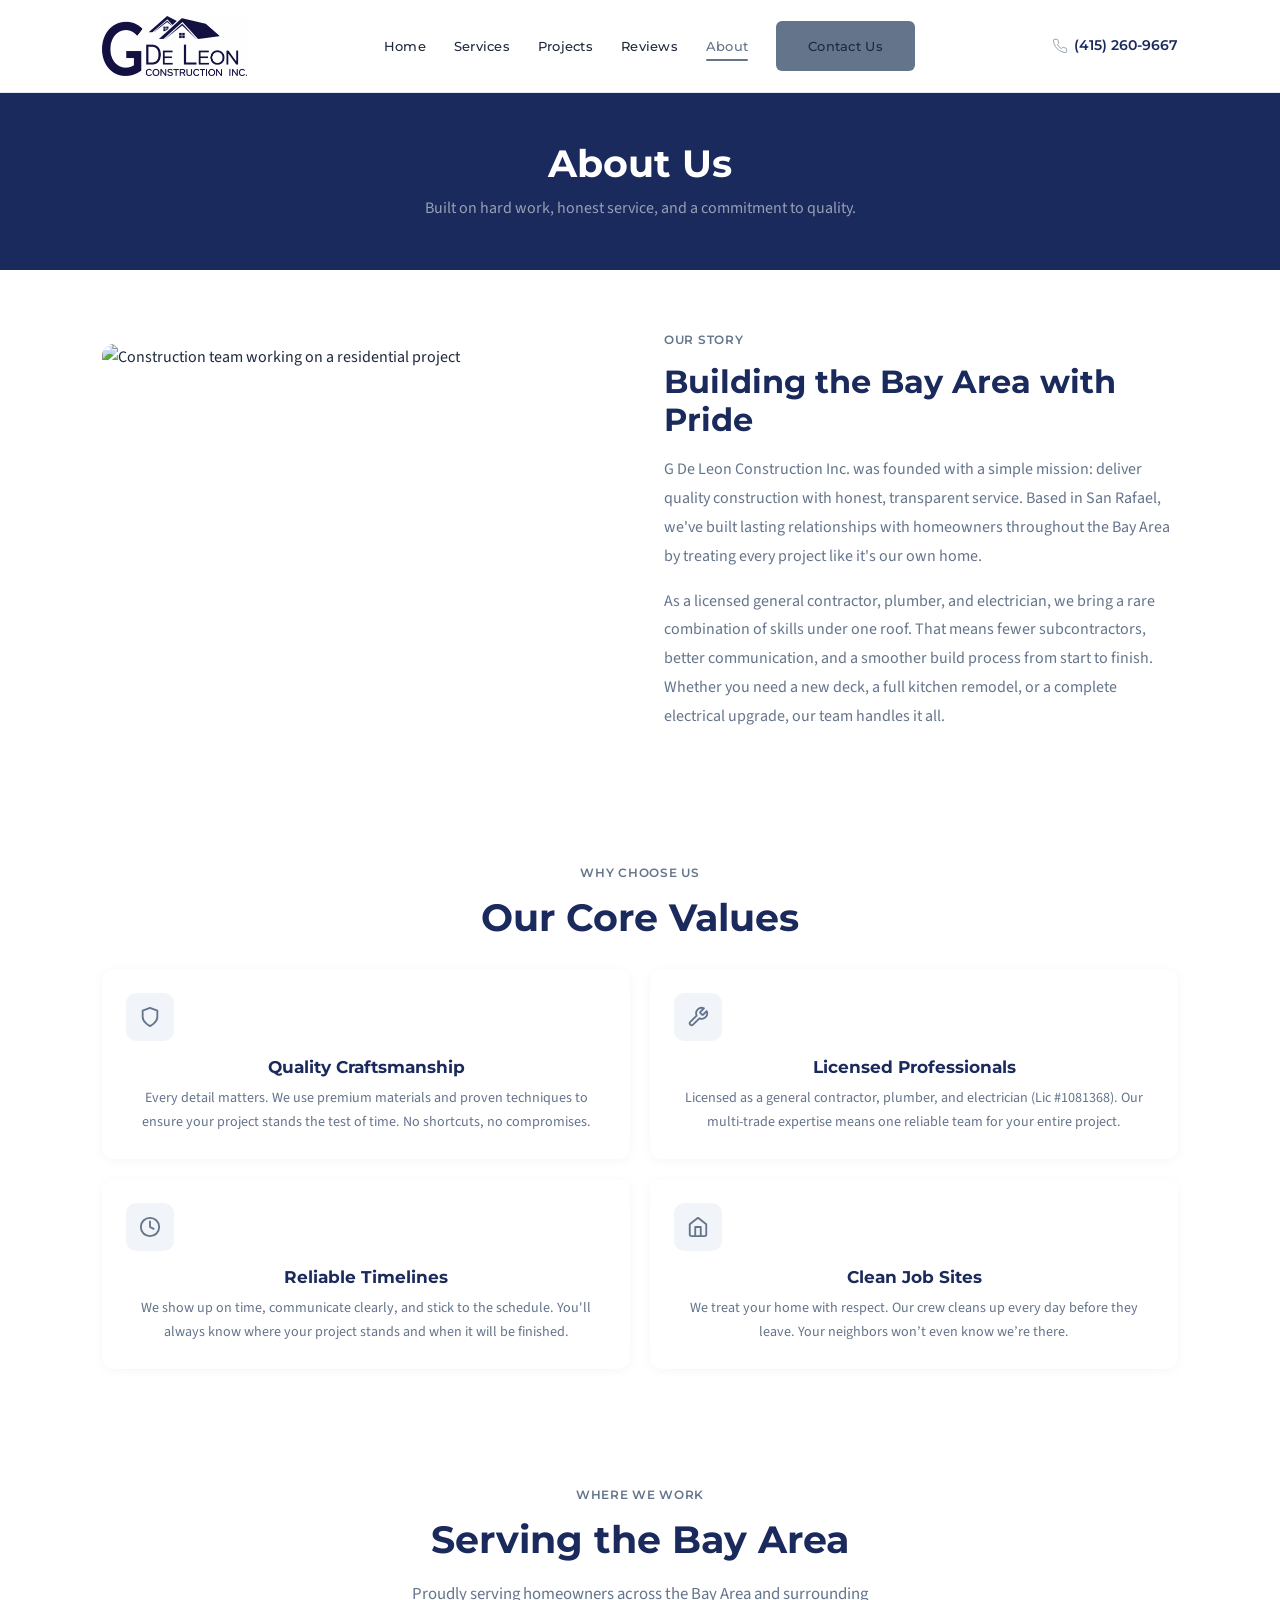
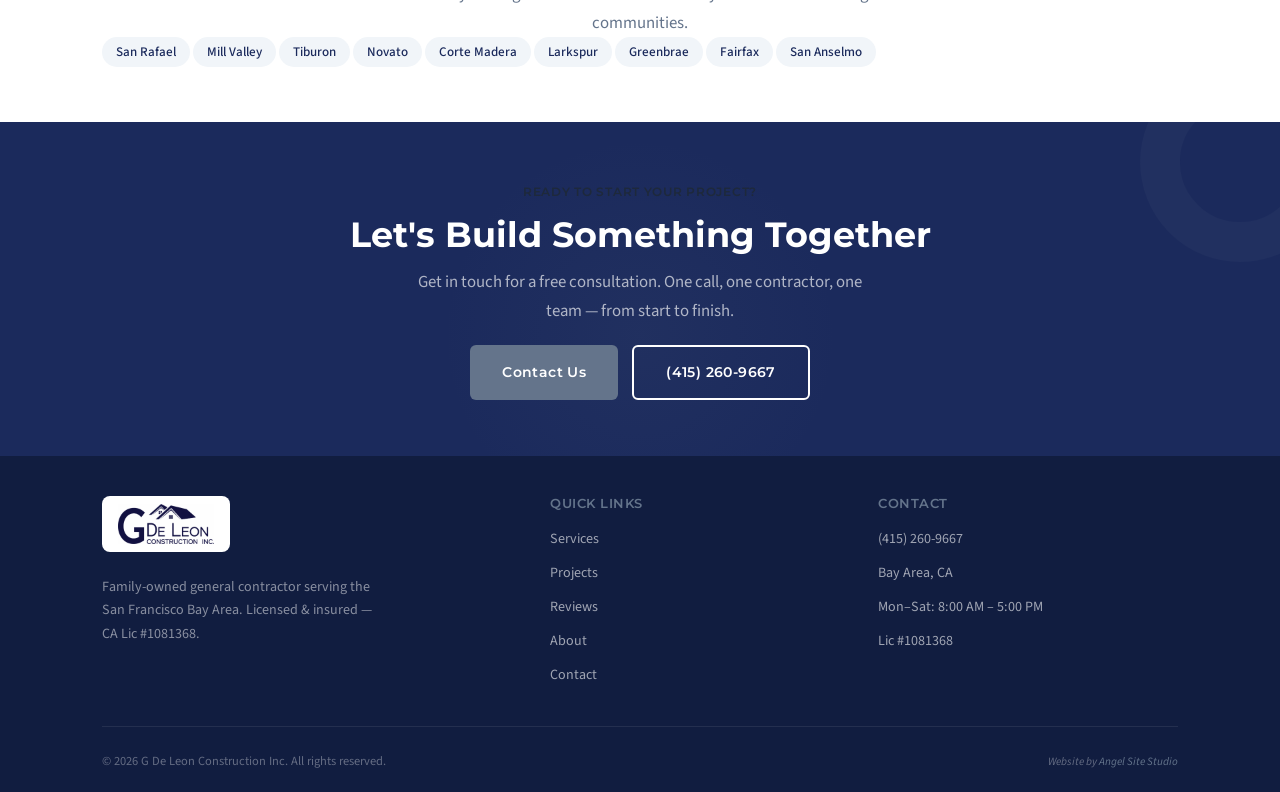
==== about.html @ 247d66f2 "Initial site build — G De Leon Construction Inc. Family-owned general contractor website for Bay Are" ====
<!DOCTYPE html>
<html lang="en">
<head>
  <meta charset="UTF-8" />
  <meta name="viewport" content="width=device-width, initial-scale=1.0" />
  <title>About Us | G De Leon Construction Inc. — Bay Area, CA</title>
  <meta name="description" content="Learn about G De Leon Construction Inc. — a licensed general contractor, plumber & electrician proudly serving Bay Area homeowners from Bay Area, CA." />
  <link rel="icon" type="image/svg+xml" href="images/favicon.svg">
  <link rel="stylesheet" href="css/styles.css" />
</head>
<body>

  <!-- Header -->
  <header class="site-header">
    <div class="container">
      <div class="header-inner">
        <a href="index.html" class="logo">
          <img src="images/logo.png" alt="G De Leon Construction" />
        </a>
        <nav class="main-nav" aria-label="Main">
          <a href="index.html">Home</a>
          <a href="services.html">Services</a>
          <a href="projects.html">Projects</a>
          <a href="reviews.html">Reviews</a>
          <a href="about.html" class="active">About</a>
          <a href="contact.html" class="btn btn-amber">Contact Us</a>
        </nav>
        <a href="tel:4152609667" class="header-phone">
          <svg viewBox="0 0 24 24" fill="none" stroke="currentColor"><path d="M22 16.92v3a2 2 0 01-2.18 2 19.79 19.79 0 01-8.63-3.07 19.5 19.5 0 01-6-6 19.79 19.79 0 01-3.07-8.67A2 2 0 014.11 2h3a2 2 0 012 1.72 12.84 12.84 0 00.7 2.81 2 2 0 01-.45 2.11L8.09 9.91a16 16 0 006 6l1.27-1.27a2 2 0 012.11-.45 12.84 12.84 0 002.81.7A2 2 0 0122 16.92z"/></svg>
          (415) 260-9667
        </a>
        <button class="nav-toggle" aria-label="Menu">
          <span></span><span></span><span></span>
        </button>
      </div>
    </div>
  </header>

  <!-- Page Hero -->
  <section class="page-hero">
    <div class="container">
      <h1>About Us</h1>
      <p>Built on hard work, honest service, and a commitment to quality.</p>
    </div>
  </section>

  <!-- Company Story -->
  <section class="about-split section">
    <div class="container">
      <div class="split-grid">
        <div class="split-image">
          <img src="https://images.unsplash.com/photo-1541888946425-d81bb19240f5?w=800&q=85" alt="Construction team working on a residential project" loading="lazy" />
        </div>
        <div class="split-content">
          <span class="label">Our Story</span>
          <h2>Building the Bay Area with Pride</h2>
          <p>G De Leon Construction Inc. was founded with a simple mission: deliver quality construction with honest, transparent service. Based in San Rafael, we've built lasting relationships with homeowners throughout the Bay Area by treating every project like it's our own home.</p>
          <p>As a licensed general contractor, plumber, and electrician, we bring a rare combination of skills under one roof. That means fewer subcontractors, better communication, and a smoother build process from start to finish. Whether you need a new deck, a full kitchen remodel, or a complete electrical upgrade, our team handles it all.</p>
        </div>
      </div>
    </div>
  </section>

  <!-- Values Grid -->
  <section class="values-section section">
    <div class="container">
      <div class="text-center">
        <span class="label">Why Choose Us</span>
        <h2 class="section-heading">Our Core Values</h2>
      </div>
      <div class="values-grid">
        <div class="value-card">
          <div class="service-icon">
            <svg viewBox="0 0 24 24"><path d="M12 22s8-4 8-10V5l-8-3-8 3v7c0 6 8 10 8 10z"/></svg>
          </div>
          <h3>Quality Craftsmanship</h3>
          <p>Every detail matters. We use premium materials and proven techniques to ensure your project stands the test of time. No shortcuts, no compromises.</p>
        </div>
        <div class="value-card">
          <div class="service-icon">
            <svg viewBox="0 0 24 24"><path d="M14.7 6.3a1 1 0 000 1.4l1.6 1.6a1 1 0 001.4 0l3.77-3.77a6 6 0 01-7.94 7.94l-6.91 6.91a2.12 2.12 0 01-3-3l6.91-6.91a6 6 0 017.94-7.94l-3.76 3.76z"/></svg>
          </div>
          <h3>Licensed Professionals</h3>
          <p>Licensed as a general contractor, plumber, and electrician (Lic #1081368). Our multi-trade expertise means one reliable team for your entire project.</p>
        </div>
        <div class="value-card">
          <div class="service-icon">
            <svg viewBox="0 0 24 24"><circle cx="12" cy="12" r="10"/><path d="M12 6v6l4 2"/></svg>
          </div>
          <h3>Reliable Timelines</h3>
          <p>We show up on time, communicate clearly, and stick to the schedule. You'll always know where your project stands and when it will be finished.</p>
        </div>
        <div class="value-card">
          <div class="service-icon">
            <svg viewBox="0 0 24 24"><path d="M3 9l9-7 9 7v11a2 2 0 01-2 2H5a2 2 0 01-2-2z"/><polyline points="9 22 9 12 15 12 15 22"/></svg>
          </div>
          <h3>Clean Job Sites</h3>
          <p>We treat your home with respect. Our crew cleans up every day before they leave. Your neighbors won&rsquo;t even know we&rsquo;re there.</p>
        </div>
      </div>
    </div>
  </section>

  <!-- Service Area -->
  <section class="service-area section">
    <div class="container">
      <div class="text-center">
        <span class="label">Where We Work</span>
        <h2 class="section-heading">Serving the Bay Area</h2>
        <p class="section-sub" style="margin: 0 auto;">Proudly serving homeowners across the Bay Area and surrounding communities.</p>
      </div>
      <div class="area-tags">
        <span class="area-tag">San Rafael</span>
        <span class="area-tag">Mill Valley</span>
        <span class="area-tag">Tiburon</span>
        <span class="area-tag">Novato</span>
        <span class="area-tag">Corte Madera</span>
        <span class="area-tag">Larkspur</span>
        <span class="area-tag">Greenbrae</span>
        <span class="area-tag">Fairfax</span>
        <span class="area-tag">San Anselmo</span>
      </div>
    </div>
  </section>

  <!-- CTA -->
  <section class="cta-section section">
    <div class="container">
      <div class="cta-inner">
        <span class="label" style="color: var(--amber);">Ready to Start Your Project?</span>
        <h2>Let's Build Something Together</h2>
        <p>Get in touch for a free consultation. One call, one contractor, one team — from start to finish.</p>
        <div class="cta-btns">
          <a href="contact.html" class="btn btn-amber">Contact Us</a>
          <a href="tel:4152609667" class="btn btn-outline-white">(415) 260-9667</a>
        </div>
      </div>
    </div>
  </section>

  <!-- Footer -->
  <footer class="site-footer">
    <div class="container">
      <div class="footer-grid">
        <div class="footer-brand"><div class="footer-logo-wrap">
          <img src="images/logo.png" alt="G De Leon Construction" /></div>
          <p>Family-owned general contractor serving the San Francisco Bay Area. Licensed &amp; insured &mdash; CA Lic #1081368.</p>
        </div>
        <div class="footer-col">
          <h4>Quick Links</h4>
          <a href="services.html">Services</a>
          <a href="projects.html">Projects</a>
          <a href="reviews.html">Reviews</a>
          <a href="about.html">About</a>
          <a href="contact.html">Contact</a>
        </div>
        <div class="footer-col">
          <h4>Contact</h4>
          <a href="tel:4152609667">(415) 260-9667</a>
          <a>Bay Area, CA</a>
          <a>Mon–Sat: 8:00 AM – 5:00 PM</a>
          <a>Lic #1081368</a>
        </div>
      </div>
      <div class="footer-bottom">
        <p>&copy; 2026 G De Leon Construction Inc. All rights reserved.</p>
        <p>Website by <a href="https://angelsitestudio.com" target="_blank">Angel Site Studio</a></p>
      </div>
    </div>
  </footer>

  <script src="js/main.js"></script>
</body>
</html>
---- css/styles.css ----
/* ============================================================
   G De Leon Construction Inc. — Website Styles
   ============================================================ */

@import url('https://fonts.googleapis.com/css2?family=Montserrat:wght@400;500;600;700;800&family=Source+Sans+3:wght@300;400;500;600&display=swap');

/* ---------- Variables ---------- */
:root {
  --navy:        #1B2A5C;
  --navy-dark:   #111D40;
  --accent:       #64748B;
  --accent-light: #F1F5F9;
  --accent-hover: #475569;
  --white:       #FFFFFF;
  --off-white:   #F8FAFC;
  --text:        #1E293B;
  --text-muted:  #64748B;
  --border:      #E2E8F0;
  --max-w:       1140px;
  --header-h:    93px;
  --transition:  0.3s ease;
  --heading:     'Montserrat', sans-serif;
  --body:        'Source Sans 3', sans-serif;
}

/* ---------- Reset ---------- */
*, *::before, *::after { box-sizing: border-box; margin: 0; padding: 0; }
html { scroll-behavior: smooth; font-size: 16px; }
body {
  font-family: var(--body);
  background: var(--white);
  color: var(--text);
  line-height: 1.7;
  -webkit-font-smoothing: antialiased;
}
img { max-width: 100%; height: auto; display: block; }
a { color: inherit; text-decoration: none; }
ul { list-style: none; }
button { cursor: pointer; border: none; background: none; font-family: inherit; }

/* ---------- Utilities ---------- */
.container {
  max-width: var(--max-w);
  margin: 0 auto;
  padding: 0 32px;
}

.section { padding: 56px 0; }
.section-sm { padding: 40px 0; }
.text-center { text-align: center; }

.label {
  display: inline-block;
  font-family: var(--heading);
  font-size: 0.75rem;
  font-weight: 600;
  letter-spacing: 0.06em;
  text-transform: uppercase;
  color: var(--accent);
  margin-bottom: 12px;
}

h1, h2, h3, h4 {
  font-family: var(--heading);
  font-weight: 700;
  line-height: 1.2;
  color: var(--navy);
}

.section-heading {
  font-size: clamp(1.8rem, 3vw, 2.5rem);
  margin-bottom: 16px;
}

.section-sub {
  font-size: 1.05rem;
  color: var(--text-muted);
  max-width: 520px;
  line-height: 1.75;
}

/* ---------- Buttons ---------- */
.btn {
  display: inline-flex;
  align-items: center;
  justify-content: center;
  padding: 14px 32px;
  font-family: var(--heading);
  font-size: 0.85rem;
  font-weight: 600;
  letter-spacing: 0.03em;
  border-radius: 6px;
  transition: all var(--transition);
  text-decoration: none;
}

.btn-amber {
  background: var(--accent);
  color: var(--white);
}
.btn-amber:hover {
  background: var(--accent-hover);
  transform: translateY(-1px);
}

.btn-outline {
  border: 2px solid var(--navy);
  color: var(--navy);
  background: transparent;
}
.btn-outline:hover {
  background: var(--navy);
  color: var(--white);
}

.btn-outline-white {
  border: 2px solid var(--white);
  color: var(--white);
  background: transparent;
}
.btn-outline-white:hover {
  background: var(--white);
  color: var(--navy);
}

.btn-white {
  background: var(--white);
  color: var(--navy);
}
.btn-white:hover {
  background: var(--navy);
  color: var(--white);
}

.btn-amber-outline {
  border: 2px solid var(--accent);
  color: var(--accent);
  background: transparent;
}
.btn-amber-outline:hover {
  background: var(--accent);
  color: var(--white);
}

/* ---------- Header ---------- */
.site-header {
  position: fixed;
  top: 0;
  left: 0;
  right: 0;
  padding: 16px 0;
  background: var(--white);
  border-bottom: 1px solid var(--border);
  z-index: 1000;
  transition: box-shadow var(--transition);
}
.site-header.scrolled {
  box-shadow: 0 2px 20px rgba(0,0,0,0.06);
}

.header-inner {
  display: flex;
  align-items: center;
  justify-content: space-between;
}

.logo {
  display: flex;
  align-items: center;
  flex-shrink: 0;
}
.logo img {
  height: 60px;
  width: auto;
  object-fit: contain;
}

.main-nav {
  display: flex;
  align-items: center;
  gap: 28px;
}
.main-nav a {
  font-family: var(--heading);
  font-size: 0.82rem;
  font-weight: 500;
  color: var(--text);
  letter-spacing: 0.02em;
  transition: color var(--transition);
  position: relative;
}
.main-nav a:hover,
.main-nav a.active {
  color: var(--accent);
}
.main-nav a.active::after {
  content: '';
  position: absolute;
  bottom: -4px;
  left: 0;
  right: 0;
  height: 2px;
  background: var(--accent);
  border-radius: 1px;
}

.header-phone {
  font-family: var(--heading);
  font-size: 0.85rem;
  font-weight: 600;
  color: var(--navy);
  display: flex;
  align-items: center;
  gap: 6px;
}
.header-phone svg {
  width: 16px;
  height: 16px;
  stroke: var(--accent);
}

/* Mobile Nav Toggle */
.nav-toggle {
  display: none;
  flex-direction: column;
  gap: 5px;
  padding: 4px;
}
.nav-toggle span {
  display: block;
  width: 24px;
  height: 2px;
  background: var(--navy);
  transition: all var(--transition);
}

/* ---------- Hero (Full-Screen Background) ---------- */
.hero {
  padding-top: var(--header-h);
  min-height: 85vh;
  display: flex;
  align-items: center;
  justify-content: center;
  position: relative;
  overflow: hidden;
}
.hero-bg {
  position: absolute;
  inset: 0;
  background-image: url('https://images.unsplash.com/photo-1600585154340-be6161a56a0c?w=1800&q=90');
  background-size: cover;
  background-position: center;
}
.hero-overlay {
  position: absolute;
  inset: 0;
  background: linear-gradient(to bottom,
    rgba(27,42,92,0.55) 0%,
    rgba(27,42,92,0.4) 50%,
    rgba(27,42,92,0.7) 100%
  );
}

.hero-content {
  position: relative;
  z-index: 1;
  text-align: center;
  max-width: 640px;
  padding-top: 24px;
}
.hero-content .label {
  color: rgba(255,255,255,0.7);
  letter-spacing: 0.14em;
  margin-bottom: 20px;
  font-size: 0.85rem;
}
.hero-content h1 {
  font-size: clamp(2.5rem, 5vw, 3.8rem);
  font-weight: 800;
  line-height: 1.1;
  margin-bottom: 16px;
  color: var(--white);
}
.hero-content p {
  font-size: 1.2rem;
  color: rgba(255,255,255,0.8);
  line-height: 1.7;
  max-width: 560px;
  margin: 0 auto 32px;
}
.hero-btns {
  display: flex;
  gap: 14px;
  justify-content: center;
  flex-wrap: wrap;
}

/* ---------- Stats Strip ---------- */
.stats {
  background: var(--white);
  border-bottom: 1px solid var(--border);
}

.stats-grid {
  display: grid;
  grid-template-columns: repeat(4, 1fr);
  gap: 16px;
  padding: 28px 0;
}

.stat-item {
  display: flex;
  align-items: center;
  gap: 14px;
}
.stat-icon {
  width: 44px;
  height: 44px;
  background: var(--accent-light);
  border-radius: 10px;
  display: flex;
  align-items: center;
  justify-content: center;
  flex-shrink: 0;
}
.stat-icon svg {
  width: 20px;
  height: 20px;
  stroke: var(--accent);
  fill: none;
  stroke-width: 2;
  stroke-linecap: round;
  stroke-linejoin: round;
}
.stat-text strong {
  display: block;
  font-family: var(--heading);
  font-size: 1.05rem;
  font-weight: 700;
  color: var(--navy);
}
.stat-text span {
  font-size: 0.88rem;
  color: var(--text-muted);
}

/* ---------- Services Grid ---------- */
.services-section {
  background: var(--off-white);
}

.services-grid {
  display: grid;
  grid-template-columns: repeat(2, 1fr);
  gap: 1.25rem;
  margin-top: 28px;
}

.service-card {
  background: var(--white);
  border-radius: 12px;
  padding: 1.5rem;
  box-shadow: 0 2px 12px rgba(0,0,0,0.04);
  transition: transform var(--transition), box-shadow var(--transition);
}
.service-card:hover {
  transform: translateY(-4px);
  box-shadow: 0 12px 32px rgba(0,0,0,0.08);
}

.service-icon {
  width: 48px;
  height: 48px;
  background: var(--accent-light);
  border-radius: 10px;
  display: flex;
  align-items: center;
  justify-content: center;
  margin-bottom: 16px;
}
.service-icon svg {
  width: 22px;
  height: 22px;
  stroke: var(--accent);
  fill: none;
  stroke-width: 2;
  stroke-linecap: round;
  stroke-linejoin: round;
}

.service-card h3 {
  font-size: 1.15rem;
  font-weight: 600;
  margin-bottom: 10px;
}
.service-card p {
  font-size: 0.9rem;
  color: var(--text-muted);
  line-height: 1.7;
}

/* ---------- About Split ---------- */
.about-split {
  background: var(--white);
}

.split-grid {
  display: grid;
  grid-template-columns: 1fr 1fr;
  gap: 48px;
  align-items: center;
}

.split-image {
  border-radius: 12px;
  overflow: hidden;
  aspect-ratio: 4/3;
}
.split-image img {
  width: 100%;
  height: 100%;
  object-fit: cover;
}

.split-content h2 {
  font-size: clamp(1.6rem, 2.5vw, 2.2rem);
  margin-bottom: 16px;
}
.split-content p {
  font-size: 1rem;
  color: var(--text-muted);
  line-height: 1.8;
  margin-bottom: 16px;
}

.values-list {
  margin-top: 20px;
  display: flex;
  flex-direction: column;
  gap: 12px;
}
.values-list li {
  display: flex;
  align-items: center;
  gap: 10px;
  font-weight: 500;
  color: var(--navy);
}
.values-list li svg {
  width: 18px;
  height: 18px;
  stroke: var(--accent);
  flex-shrink: 0;
}

/* ---------- Testimonials ---------- */
.testimonials-section {
  background: var(--off-white);
}

.testimonials-grid {
  display: grid;
  grid-template-columns: repeat(2, 1fr);
  gap: 1.25rem;
  margin-top: 28px;
}

.testimonial-card {
  background: var(--white);
  border-radius: 12px;
  padding: 1.5rem;
  box-shadow: 0 2px 12px rgba(0,0,0,0.04);
  display: flex;
  flex-direction: column;
}

.testimonial-stars {
  display: flex;
  gap: 2px;
  margin-bottom: 14px;
}
.testimonial-stars svg {
  width: 16px;
  height: 16px;
  fill: var(--accent);
}

.testimonial-text {
  font-size: 0.95rem;
  color: var(--text-muted);
  line-height: 1.8;
  font-style: italic;
  margin-bottom: 20px;
  flex: 1;
}

.testimonial-author {
  display: flex;
  align-items: center;
  gap: 12px;
}
.testimonial-avatar {
  width: 40px;
  height: 40px;
  border-radius: 50%;
  background: var(--accent-light);
  display: flex;
  align-items: center;
  justify-content: center;
  font-family: var(--heading);
  font-weight: 700;
  font-size: 0.85rem;
  color: var(--accent);
}
.testimonial-author strong {
  display: block;
  font-family: var(--heading);
  font-size: 0.9rem;
  color: var(--navy);
}
.testimonial-author span {
  font-size: 0.78rem;
  color: var(--text-muted);
}

/* ---------- CTA Section ---------- */
.cta-section {
  background: var(--navy);
  position: relative;
  overflow: hidden;
}
.cta-section::before {
  content: '';
  position: absolute;
  top: -60px;
  right: -60px;
  width: 200px;
  height: 200px;
  border: 40px solid rgba(100,116,139,0.08);
  border-radius: 50%;
}
.cta-inner {
  text-align: center;
  position: relative;
  z-index: 1;
}
.cta-section h2 {
  color: var(--white);
  font-size: clamp(1.6rem, 3vw, 2.2rem);
  margin-bottom: 12px;
}
.cta-section p {
  color: rgba(255,255,255,0.65);
  font-size: 1.05rem;
  margin-bottom: 20px;
  max-width: 480px;
  margin-left: auto;
  margin-right: auto;
}
.cta-btns {
  display: flex;
  gap: 14px;
  justify-content: center;
  flex-wrap: wrap;
}

/* ---------- Footer ---------- */
.site-footer {
  background: var(--navy-dark);
  padding: 40px 0 20px;
}

.footer-grid {
  display: grid;
  grid-template-columns: 1.4fr 1fr 1fr;
  gap: 28px;
  margin-bottom: 28px;
}

.footer-logo-wrap {
  display: inline-block;
  background: #fff;
  border-radius: 8px;
  padding: 8px 16px;
  margin-bottom: 14px;
}
.footer-brand img {
  height: 40px;
  width: auto;
  object-fit: contain;
}
.footer-brand p {
  font-size: 0.88rem;
  color: rgba(255,255,255,0.5);
  line-height: 1.7;
  max-width: 280px;
}

.footer-col h4 {
  font-size: 0.82rem;
  font-weight: 600;
  color: var(--accent);
  letter-spacing: 0.04em;
  text-transform: uppercase;
  margin-bottom: 16px;
}
.footer-col a {
  display: block;
  font-size: 0.88rem;
  color: rgba(255,255,255,0.6);
  margin-bottom: 10px;
  transition: color var(--transition);
}
.footer-col a:hover {
  color: var(--white);
}

.footer-bottom {
  border-top: 1px solid rgba(255,255,255,0.08);
  padding-top: 24px;
  display: flex;
  justify-content: space-between;
  align-items: center;
}
.footer-bottom p {
  font-size: 0.78rem;
  color: rgba(255,255,255,0.35);
}
.footer-bottom a {
  color: var(--accent);
}
.footer-bottom p:last-child {
  font-style: italic;
  font-size: 0.7rem;
}

/* ---------- Page Hero (inner pages) ---------- */
.page-hero {
  padding-top: calc(var(--header-h) + 48px);
  padding-bottom: 48px;
  background: var(--navy);
  text-align: center;
}
.page-hero h1 {
  color: var(--white);
  font-size: clamp(1.8rem, 3vw, 2.5rem);
  margin-bottom: 8px;
}
.page-hero p {
  color: rgba(255,255,255,0.55);
  font-size: 1rem;
}

/* ---------- Service Detail Sections ---------- */
.service-detail {
  border-bottom: 1px solid var(--border);
}
.service-detail:last-child {
  border-bottom: none;
}
.service-detail:nth-child(even) .split-grid {
  direction: rtl;
}
.service-detail:nth-child(even) .split-grid > * {
  direction: ltr;
}
.service-detail .split-content h3 {
  font-size: 1.4rem;
  margin-bottom: 12px;
}
.service-detail .feature-list {
  margin-top: 16px;
  display: flex;
  flex-direction: column;
  gap: 8px;
}
.service-detail .feature-list li {
  display: flex;
  align-items: center;
  gap: 8px;
  font-size: 0.92rem;
  color: var(--text-muted);
}
.service-detail .feature-list li::before {
  content: '';
  width: 6px;
  height: 6px;
  border-radius: 50%;
  background: var(--accent);
  flex-shrink: 0;
}

/* ---------- Services Bubbles ---------- */
.services-bubbles {
  background: var(--off-white);
  position: relative;
  overflow: hidden;
}
.services-bubbles::before {
  content: '';
  position: absolute;
  top: -80px;
  right: -80px;
  width: 260px;
  height: 260px;
  background: radial-gradient(circle, rgba(100,116,139,0.06) 0%, transparent 70%);
  border-radius: 50%;
  pointer-events: none;
}
.services-bubbles::after {
  content: '';
  position: absolute;
  bottom: -60px;
  left: -60px;
  width: 200px;
  height: 200px;
  background: radial-gradient(circle, rgba(27,42,92,0.04) 0%, transparent 70%);
  border-radius: 50%;
  pointer-events: none;
}

.bubbles-grid {
  display: grid;
  grid-template-columns: repeat(2, 1fr);
  gap: 1.25rem;
}

.service-bubble {
  display: flex;
  flex-direction: column;
  align-items: center;
  text-align: center;
  background: var(--white);
  border-radius: 20px;
  padding: 2.5rem 1.5rem 2rem;
  box-shadow: 0 4px 20px rgba(0,0,0,0.04);
  border: 1px solid rgba(0,0,0,0.04);
  transition: transform var(--transition), box-shadow var(--transition);
  text-decoration: none;
  color: inherit;
  position: relative;
  overflow: hidden;
}
.service-bubble::before {
  content: '';
  position: absolute;
  top: 0;
  left: 0;
  right: 0;
  height: 3px;
  background: linear-gradient(90deg, var(--accent), var(--accent-light));
  opacity: 0;
  transition: opacity var(--transition);
}
.service-bubble:hover {
  transform: translateY(-6px);
  box-shadow: 0 16px 40px rgba(0,0,0,0.1);
}
.service-bubble:hover::before {
  opacity: 1;
}

.bubble-icon {
  width: 64px;
  height: 64px;
  background: linear-gradient(135deg, var(--accent-light), rgba(100,116,139,0.15));
  border-radius: 16px;
  display: flex;
  align-items: center;
  justify-content: center;
  margin-bottom: 18px;
}
.bubble-icon svg {
  width: 28px;
  height: 28px;
  stroke: var(--accent);
}

.service-bubble h3 {
  font-family: var(--heading);
  font-size: 1.15rem;
  font-weight: 700;
  color: var(--navy);
  margin-bottom: 10px;
}
.service-bubble p {
  font-size: 0.9rem;
  color: var(--text-muted);
  line-height: 1.65;
  margin-bottom: 16px;
  flex: 1;
}
.bubble-link {
  font-family: var(--heading);
  font-size: 0.8rem;
  font-weight: 600;
  color: var(--accent);
  letter-spacing: 0.03em;
}
.service-bubble:hover .bubble-link {
  color: var(--accent-hover);
}

/* ---------- Visual Accents ---------- */
.testimonial-card {
  border-top: 3px solid var(--accent-light);
}
.testimonial-card:hover {
  border-top-color: var(--accent);
}

.services-section {
  position: relative;
  overflow: hidden;
}
.services-section::before {
  content: '';
  position: absolute;
  top: -100px;
  left: -100px;
  width: 300px;
  height: 300px;
  background: radial-gradient(circle, rgba(100,116,139,0.05) 0%, transparent 70%);
  border-radius: 50%;
  pointer-events: none;
}

.cta-section::after {
  content: '';
  position: absolute;
  bottom: -80px;
  left: 50%;
  transform: translateX(-50%);
  width: 400px;
  height: 400px;
  background: radial-gradient(circle, rgba(100,116,139,0.08) 0%, transparent 70%);
  border-radius: 50%;
  pointer-events: none;
}

.stat-icon {
  box-shadow: 0 0 20px rgba(100,116,139,0.1);
}

/* ---------- Gallery ---------- */
.gallery-section {
  background: var(--off-white);
}

.gallery-filters {
  display: flex;
  gap: 10px;
  justify-content: center;
  flex-wrap: wrap;
  margin-bottom: 32px;
}
.filter-btn {
  padding: 8px 20px;
  font-family: var(--heading);
  font-size: 0.8rem;
  font-weight: 500;
  border-radius: 6px;
  border: 1px solid var(--border);
  color: var(--text-muted);
  background: var(--white);
  transition: all var(--transition);
}
.filter-btn:hover,
.filter-btn.active {
  background: var(--accent);
  color: var(--white);
  border-color: var(--accent);
}

.gallery-grid {
  display: grid;
  grid-template-columns: repeat(2, 1fr);
  gap: 1.25rem;
}

.gallery-card {
  border-radius: 12px;
  overflow: hidden;
  background: var(--white);
  box-shadow: 0 2px 12px rgba(0,0,0,0.04);
  transition: transform var(--transition), box-shadow var(--transition);
}
.gallery-card:hover {
  transform: translateY(-3px);
  box-shadow: 0 12px 32px rgba(0,0,0,0.08);
}
.gallery-card img {
  width: 100%;
  aspect-ratio: 16/10;
  object-fit: cover;
}
.gallery-caption {
  padding: 10px 14px;
}
.gallery-caption h4 {
  font-size: 0.95rem;
  font-weight: 600;
  margin-bottom: 2px;
}
.gallery-caption span {
  font-size: 0.8rem;
  color: var(--text-muted);
}

/* ---------- Reviews Page ---------- */
.rating-strip {
  background: var(--white);
  border-bottom: 1px solid var(--border);
  padding: 32px 0;
}
.rating-inner {
  display: flex;
  align-items: center;
  justify-content: center;
  gap: 16px;
  flex-wrap: wrap;
}
.rating-score {
  font-family: var(--heading);
  font-size: 2.5rem;
  font-weight: 800;
  color: var(--navy);
}
.rating-stars {
  display: flex;
  gap: 4px;
}
.rating-stars svg {
  width: 24px;
  height: 24px;
  fill: var(--accent);
}
.rating-label {
  font-size: 0.9rem;
  color: var(--text-muted);
}

/* ---------- Contact Page ---------- */
.contact-section {
  background: var(--off-white);
}

.contact-grid {
  display: grid;
  grid-template-columns: 1fr 1.4fr;
  gap: 40px;
  align-items: start;
}

.contact-info-clean h2 {
  font-size: clamp(1.6rem, 2.5vw, 2.2rem);
  margin-bottom: 12px;
}
.contact-info-clean > p {
  font-size: 0.95rem;
  color: var(--text-muted);
  line-height: 1.8;
  margin-bottom: 28px;
}

.contact-detail-row {
  display: flex;
  align-items: center;
  gap: 16px;
  padding: 14px 0;
  border-bottom: 1px solid var(--border);
}
.contact-detail-row:first-of-type {
  border-top: 1px solid var(--border);
}
.contact-label {
  font-family: var(--heading);
  font-size: 0.7rem;
  font-weight: 600;
  letter-spacing: 0.12em;
  text-transform: uppercase;
  color: var(--accent);
  width: 80px;
  flex-shrink: 0;
}
.contact-value {
  font-size: 0.95rem;
  color: var(--text);
}
.contact-value a {
  color: var(--text);
  transition: color var(--transition);
}
.contact-value a:hover {
  color: var(--navy);
}

.contact-info {
  padding: 1.5rem;
  background: var(--navy);
  border-radius: 12px;
  color: var(--white);
}
.contact-info h3 {
  color: var(--white);
  font-size: 1.3rem;
  margin-bottom: 20px;
}
.contact-detail {
  display: flex;
  align-items: flex-start;
  gap: 12px;
  margin-bottom: 20px;
}
.contact-detail svg {
  width: 20px;
  height: 20px;
  stroke: var(--accent);
  flex-shrink: 0;
  margin-top: 2px;
}
.contact-detail strong {
  display: block;
  font-size: 0.88rem;
  margin-bottom: 2px;
}
.contact-detail span, .contact-detail a {
  font-size: 0.88rem;
  color: rgba(255,255,255,0.65);
}
.contact-detail a:hover {
  color: var(--white);
}

.contact-form {
  background: var(--white);
  border-radius: 12px;
  padding: 1.5rem;
  box-shadow: 0 2px 12px rgba(0,0,0,0.04);
}
.contact-form h3 {
  font-size: 1.2rem;
  margin-bottom: 20px;
}

.form-group {
  margin-bottom: 16px;
}
.form-group label {
  display: block;
  font-family: var(--heading);
  font-size: 0.82rem;
  font-weight: 500;
  color: var(--navy);
  margin-bottom: 6px;
}
.form-group input,
.form-group select,
.form-group textarea {
  width: 100%;
  padding: 12px 16px;
  border: 1px solid var(--border);
  border-radius: 6px;
  font-family: var(--body);
  font-size: 0.95rem;
  color: var(--text);
  transition: border-color var(--transition);
}
.form-group input:focus,
.form-group select:focus,
.form-group textarea:focus {
  outline: none;
  border-color: var(--accent);
}
.form-group textarea {
  resize: vertical;
  min-height: 120px;
}
.form-row {
  display: grid;
  grid-template-columns: 1fr 1fr;
  gap: 16px;
}

/* ---------- About Page ---------- */
.about-hero-content {
  max-width: 640px;
  margin: 0 auto;
}

.values-grid {
  display: grid;
  grid-template-columns: repeat(2, 1fr);
  gap: 1.25rem;
  margin-top: 28px;
}
.value-card {
  background: var(--white);
  border-radius: 12px;
  padding: 1.5rem;
  text-align: center;
  box-shadow: 0 2px 12px rgba(0,0,0,0.04);
}
.value-card h3 {
  font-size: 1.05rem;
  margin-bottom: 10px;
}
.value-card p {
  font-size: 0.88rem;
  color: var(--text-muted);
  line-height: 1.7;
}
.value-icon {
  width: 52px;
  height: 52px;
  background: var(--accent-light);
  border-radius: 12px;
  display: flex;
  align-items: center;
  justify-content: center;
  margin: 0 auto 14px;
}
.value-icon svg {
  width: 24px;
  height: 24px;
  stroke: var(--accent);
  fill: none;
  stroke-width: 2;
}

.service-areas {
  display: flex;
  flex-wrap: wrap;
  gap: 8px;
  margin-top: 16px;
}
.area-tag {
  padding: 6px 14px;
  background: var(--accent-light);
  border-radius: 20px;
  font-size: 0.82rem;
  font-weight: 500;
  color: var(--navy);
}

/* ---------- Responsive ---------- */
@media (max-width: 1024px) {
  .hero-grid { grid-template-columns: 1fr; gap: 32px; }
  .hero-image { max-height: 400px; aspect-ratio: 16/10; }
  .hero-content { padding: 32px 0 0; }
  .stats-grid { grid-template-columns: repeat(2, 1fr); }
  .services-grid { grid-template-columns: repeat(2, 1fr); }
  .split-grid { grid-template-columns: 1fr; gap: 32px; }
  .service-detail:nth-child(even) .split-grid { direction: ltr; }
  .footer-grid { grid-template-columns: 1fr 1fr; }
  .gallery-grid { grid-template-columns: repeat(2, 1fr); }
  .contact-grid { grid-template-columns: 1fr; }
  .values-grid { grid-template-columns: repeat(2, 1fr); }
  .bubbles-grid { grid-template-columns: repeat(2, 1fr); }

  .logo img { height: 48px; }
}

@media (max-width: 768px) {
  .main-nav {
    position: fixed;
    top: var(--header-h);
    left: 0;
    right: 0;
    bottom: 0;
    background: var(--white);
    flex-direction: column;
    justify-content: center;
    gap: 16px;
    opacity: 0;
    pointer-events: none;
    transition: opacity var(--transition);
  }
  .main-nav.open {
    opacity: 1;
    pointer-events: all;
  }
  .main-nav a {
    font-size: 1.1rem;
  }

  .nav-toggle { display: flex; }
  .header-phone { display: none; }

  .hero { min-height: auto; padding: 32px 0; }
  .hero-content h1 { font-size: 2rem; }
  .hero-image { max-height: 300px; }

  .stats-grid { grid-template-columns: 1fr 1fr; gap: 16px; }
  .services-grid { grid-template-columns: 1fr; }
  .bubbles-grid { grid-template-columns: 1fr; }
  .testimonials-grid { grid-template-columns: 1fr; }
  .gallery-grid { grid-template-columns: 1fr; }
  .footer-grid { grid-template-columns: 1fr; gap: 20px; }
  .values-grid { grid-template-columns: 1fr; }
  .form-row { grid-template-columns: 1fr; }

  .section { padding: 40px 0; }
  .section-sm { padding: 28px 0; }

  .logo img { height: 42px; }
}
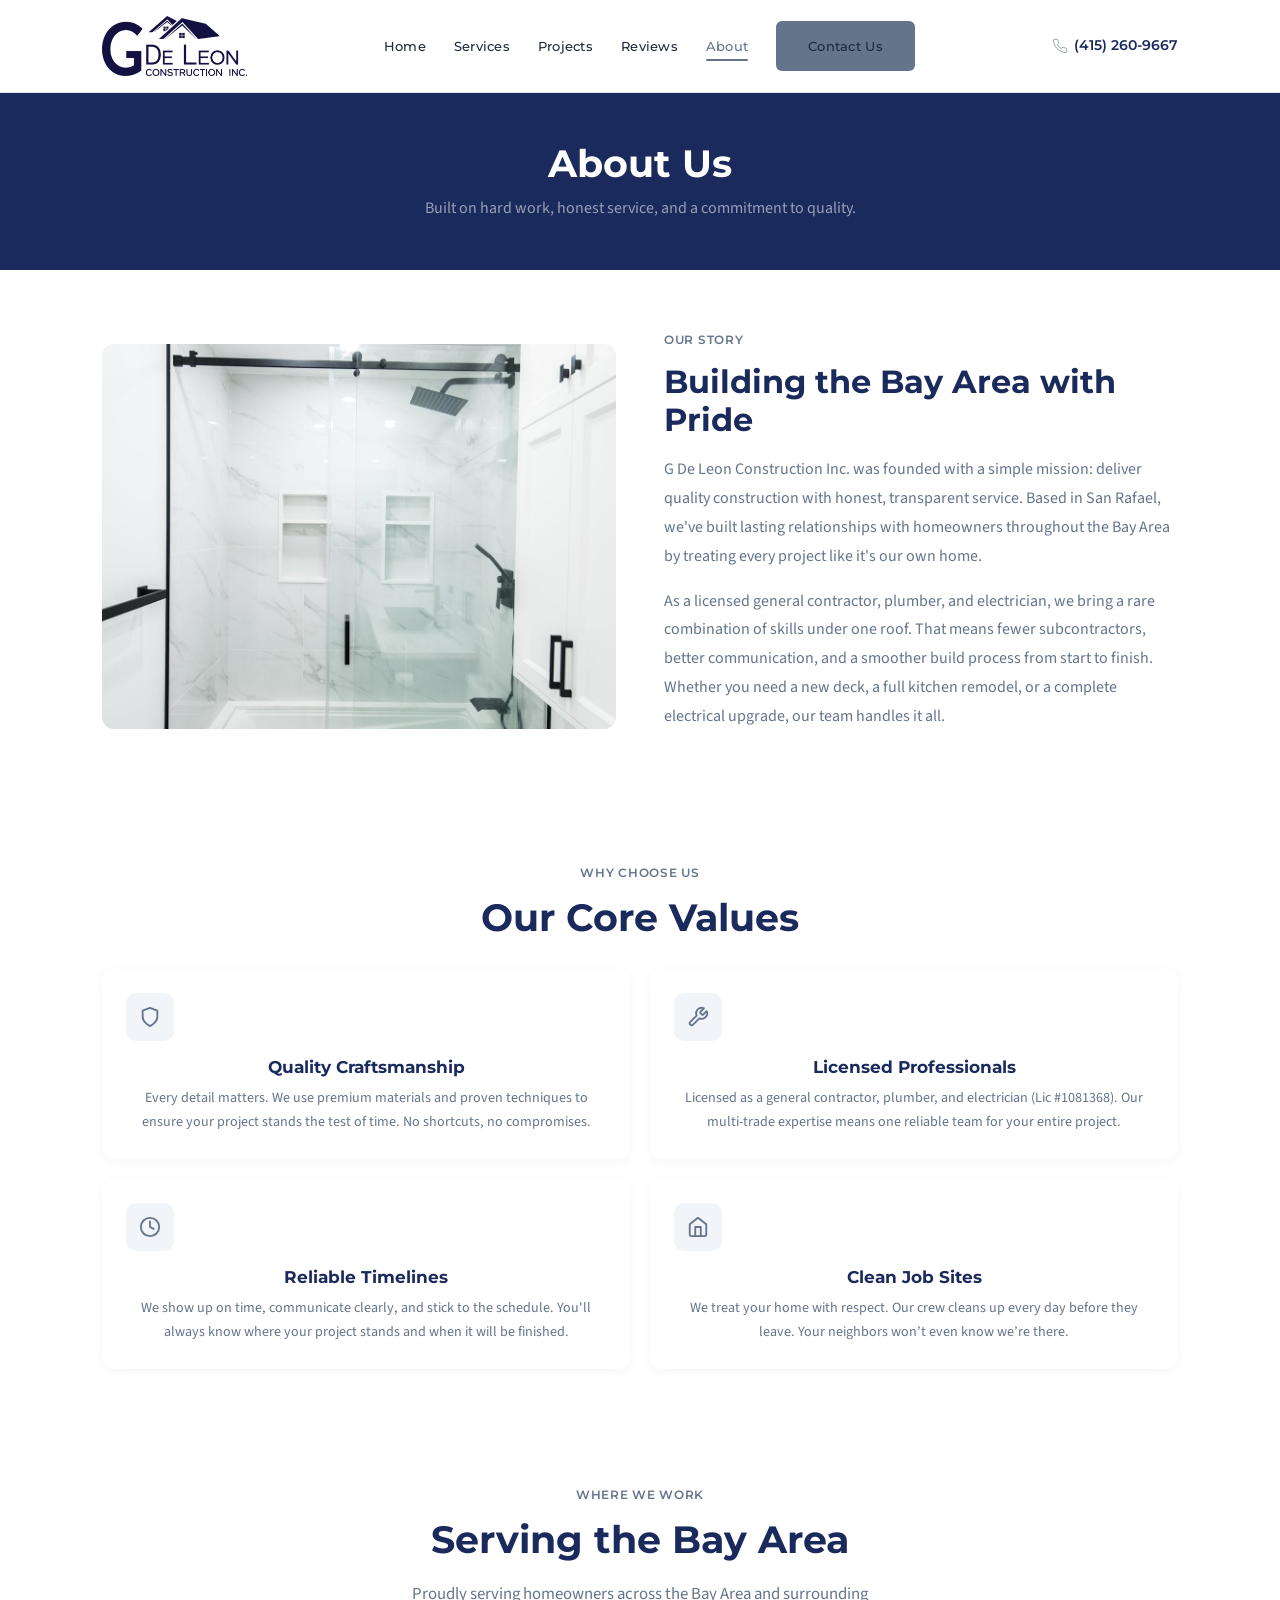
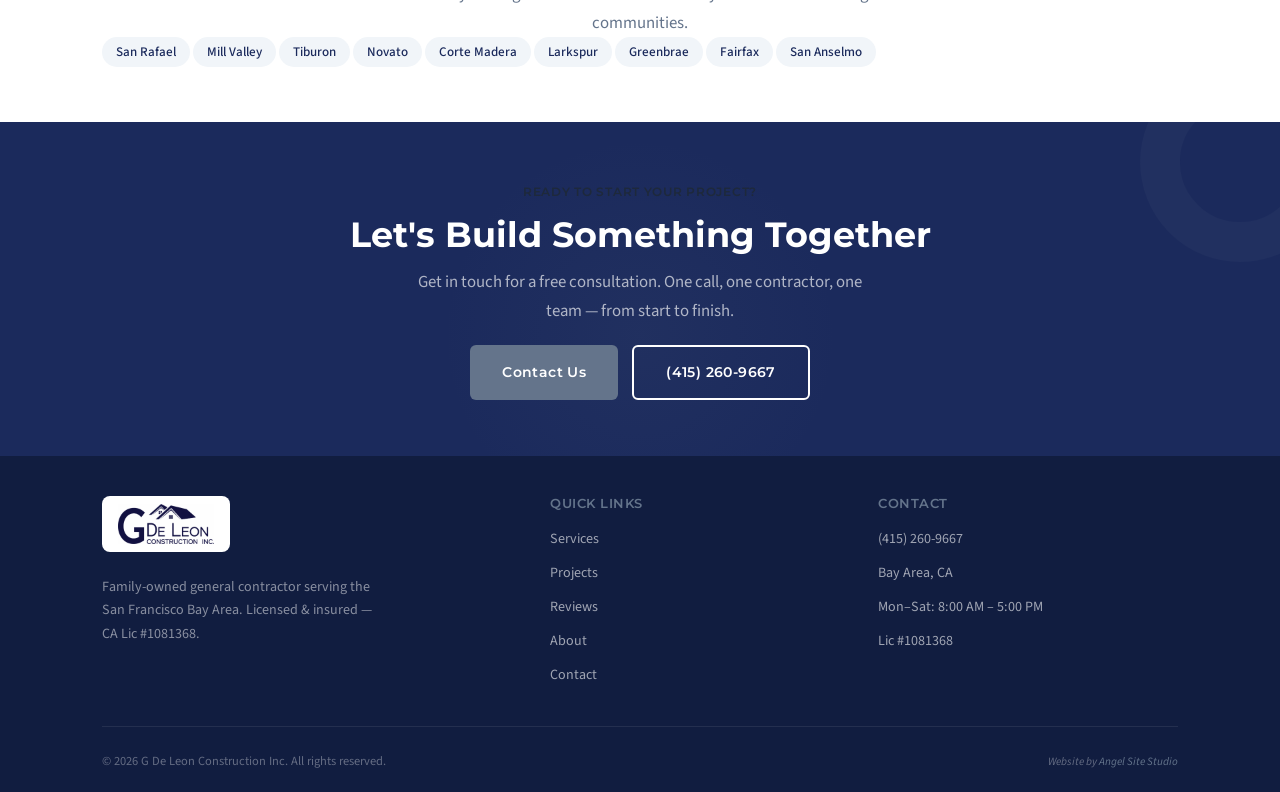
==== commit ff877af9: "Add project images, fix contact nav bug, rename gallery item - Add 6 project photos (kitchens, bathr" ====
--- a/about.html
+++ b/about.html
@@ -49,7 +49,7 @@
     <div class="container">
       <div class="split-grid">
         <div class="split-image">
-          <img src="https://images.unsplash.com/photo-1541888946425-d81bb19240f5?w=800&q=85" alt="Construction team working on a residential project" loading="lazy" />
+          <img src="images/07-bathroom-luxury.jpg" alt="Luxury bathroom renovation by G De Leon Construction" loading="lazy" />
         </div>
         <div class="split-content">
           <span class="label">Our Story</span>
--- a/css/styles.css
+++ b/css/styles.css
@@ -247,7 +247,7 @@
 .hero-bg {
   position: absolute;
   inset: 0;
-  background-image: url('https://images.unsplash.com/photo-1600585154340-be6161a56a0c?w=1800&q=90');
+  background-image: url('../images/01-kitchen-remodel-modern.jpg');
   background-size: cover;
   background-position: center;
 }
@@ -347,6 +347,8 @@
 /* ---------- Services Grid ---------- */
 .services-section {
   background: var(--off-white);
+  position: relative;
+  overflow: hidden;
 }
 
 .services-grid {
@@ -1158,10 +1160,18 @@
   .values-grid { grid-template-columns: repeat(2, 1fr); }
   .bubbles-grid { grid-template-columns: repeat(2, 1fr); }
 
+  .main-nav { gap: 18px; }
+  .main-nav a { font-size: 0.78rem; }
   .logo img { height: 48px; }
+  .container { padding: 0 24px; }
 }
 
 @media (max-width: 768px) {
+  :root { --header-h: 72px; }
+
+  .site-header { padding: 12px 0; }
+  .logo img { height: 42px; }
+
   .main-nav {
     position: fixed;
     top: var(--header-h);
@@ -1171,10 +1181,12 @@
     background: var(--white);
     flex-direction: column;
     justify-content: center;
-    gap: 16px;
+    align-items: center;
+    gap: 20px;
     opacity: 0;
     pointer-events: none;
     transition: opacity var(--transition);
+    z-index: 999;
   }
   .main-nav.open {
     opacity: 1;
@@ -1187,21 +1199,104 @@
   .nav-toggle { display: flex; }
   .header-phone { display: none; }
 
-  .hero { min-height: auto; padding: 32px 0; }
-  .hero-content h1 { font-size: 2rem; }
-  .hero-image { max-height: 300px; }
-
-  .stats-grid { grid-template-columns: 1fr 1fr; gap: 16px; }
+  /* Hero */
+  .hero { min-height: 75vh; padding-top: var(--header-h); }
+  .hero-content { padding: 20px 0; }
+  .hero-content .label {
+    font-size: 0.65rem;
+    letter-spacing: 0.08em;
+    margin-bottom: 16px;
+    background: rgba(0,0,0,0.3);
+    display: inline-block;
+    padding: 6px 14px;
+    border-radius: 20px;
+    color: rgba(255,255,255,0.9);
+  }
+  .hero-content h1 { font-size: 2rem; line-height: 1.15; margin-bottom: 14px; }
+  .hero-content p { font-size: 0.9rem; line-height: 1.55; margin-bottom: 24px; padding: 0 16px; }
+  .hero-btns { flex-direction: column; align-items: center; gap: 10px; }
+  .hero-btns .btn { width: 240px; padding: 13px 24px; font-size: 0.82rem; text-align: center; }
+
+  /* Stats */
+  .stats-grid { grid-template-columns: 1fr; gap: 0; padding: 24px 0; }
+  .stat-item {
+    gap: 14px;
+    justify-content: flex-start;
+    padding: 14px 0;
+    border-bottom: 1px solid var(--border);
+  }
+  .stat-item:last-child { border-bottom: none; }
+  .stat-icon { width: 38px; height: 38px; }
+  .stat-icon svg { width: 17px; height: 17px; }
+  .stat-text strong { font-size: 0.88rem; white-space: nowrap; }
+  .stat-text span { font-size: 0.78rem; line-height: 1.4; }
+
+  /* Sections */
+  .section { padding: 40px 0; }
+  .section-sm { padding: 28px 0; }
+  .container { padding: 0 20px; }
+
+  /* Section headings */
+  .section-label { font-size: 0.72rem; }
+  .section-title { font-size: 1.6rem; }
+  .section-sub { font-size: 0.9rem; }
+
+  /* Grids to single column */
   .services-grid { grid-template-columns: 1fr; }
   .bubbles-grid { grid-template-columns: 1fr; }
   .testimonials-grid { grid-template-columns: 1fr; }
   .gallery-grid { grid-template-columns: 1fr; }
-  .footer-grid { grid-template-columns: 1fr; gap: 20px; }
+  .footer-grid { grid-template-columns: 1fr; gap: 24px; }
   .values-grid { grid-template-columns: 1fr; }
   .form-row { grid-template-columns: 1fr; }
 
-  .section { padding: 40px 0; }
-  .section-sm { padding: 28px 0; }
-
-  .logo img { height: 42px; }
-}
+  /* Service cards */
+  .service-card { padding: 1.25rem; }
+  .service-card h3 { font-size: 1rem; }
+  .service-card p { font-size: 0.85rem; }
+
+  /* Service bubbles */
+  .service-bubble { padding: 1.25rem; }
+  .bubble-icon { width: 52px; height: 52px; margin-bottom: 12px; }
+  .service-bubble h3 { font-size: 1rem; }
+  .service-bubble p { font-size: 0.85rem; }
+
+  /* Split sections */
+  .split-grid { grid-template-columns: 1fr; gap: 24px; }
+  .split-image { aspect-ratio: 16/10; }
+
+  /* Testimonials */
+  .testimonial-card { padding: 1.25rem; }
+
+  /* CTA section */
+  .cta-section h2 { font-size: 1.5rem; }
+  .cta-section p { font-size: 0.9rem; }
+  .cta-btns { flex-direction: column; align-items: center; gap: 10px; }
+  .cta-btns .btn { width: 100%; max-width: 280px; }
+
+  /* Contact form */
+  .contact-grid { grid-template-columns: 1fr; gap: 32px; }
+
+  /* Page hero (inner pages) */
+  .page-hero { padding-top: calc(var(--header-h) + 32px); padding-bottom: 32px; }
+  .page-hero h1 { font-size: 1.5rem; }
+  .page-hero p { font-size: 0.88rem; }
+
+  /* Footer */
+  .footer-brand p { max-width: 100%; }
+  .footer-brand img { height: 36px; }
+  .footer-bottom { flex-direction: column; text-align: center; gap: 8px; }
+  .footer-bottom span { font-size: 0.78rem; }
+
+  /* Contact info card */
+  .contact-info { padding: 1.25rem; }
+  .contact-info h3 { font-size: 1.1rem; }
+}
+
+@media (max-width: 480px) {
+  .hero-content h1 { font-size: 1.5rem; }
+  .hero-content p { font-size: 0.85rem; padding: 0 12px; }
+  .hero-btns .btn { width: 220px; font-size: 0.8rem; padding: 12px 20px; }
+  .logo img { height: 36px; }
+  .section { padding: 32px 0; }
+}
